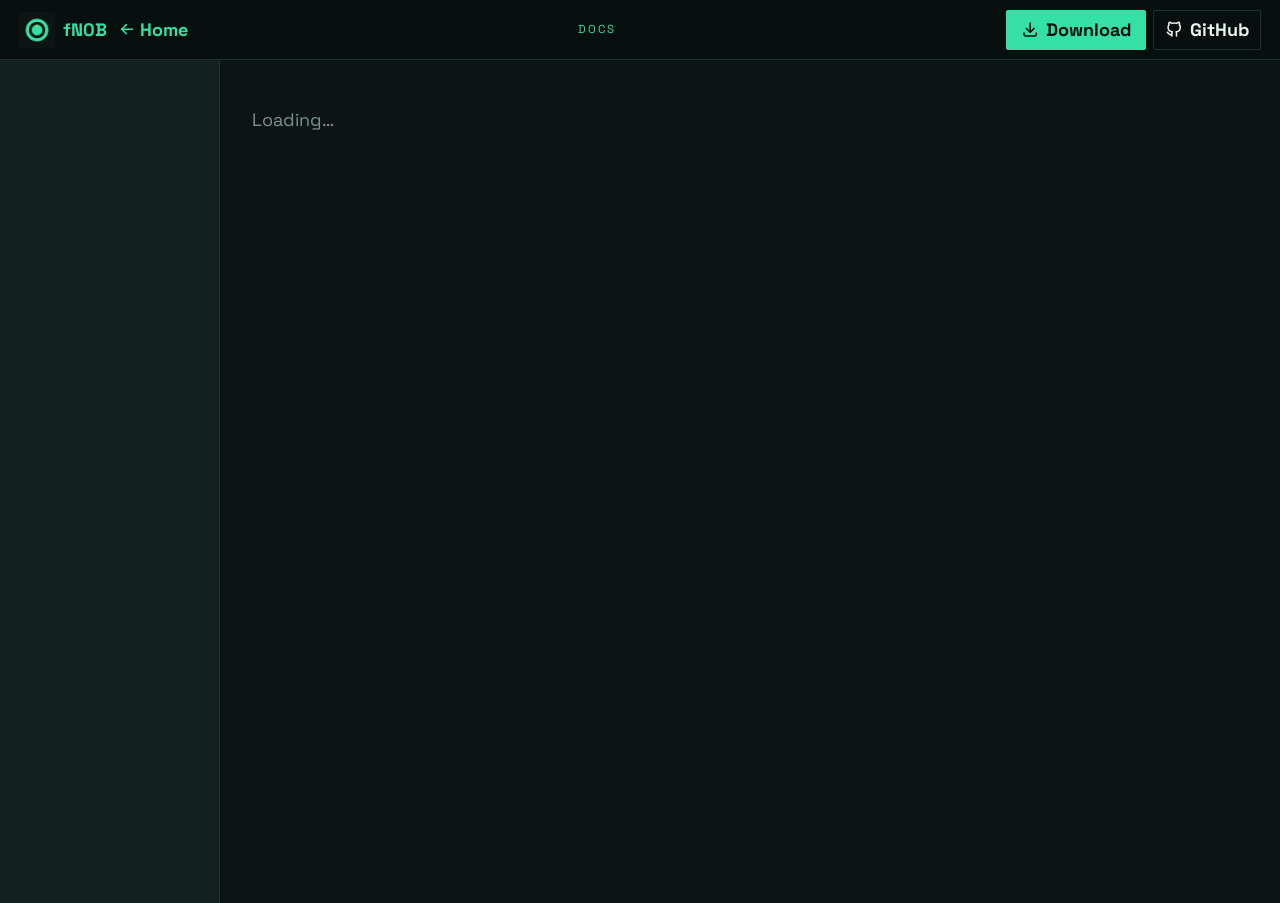
==== docs/docs.html @ 9e974205 "add the docs site - site rethemed to the mint palette - knob, presets, overview pages for the user b" ====
<!DOCTYPE html>
<html lang="en">
<head>
  <meta charset="utf-8">
  <meta name="viewport" content="width=device-width, initial-scale=1">
  <title>fN0B manual — one knob, three presets</title>
  <meta name="description" content="How to use fN0B: pick a preset, turn the one knob, done.">
  <meta property="og:type" content="website">
  <meta property="og:site_name" content="Stupid Audio">
  <meta property="og:title" content="fN0B manual — one knob, three presets">
  <meta property="og:description" content="How to use fN0B: pick a preset, turn the one knob, done.">
  <meta property="og:url" content="https://iamtew.github.io/fN0B/docs.html">
  <meta property="og:image" content="https://iamtew.github.io/fN0B/ogimage-fN0B.png">
  <meta property="og:image:width" content="1200">
  <meta property="og:image:height" content="630">
  <meta name="twitter:card" content="summary_large_image">
  <meta name="twitter:image" content="https://iamtew.github.io/fN0B/ogimage-fN0B.png">
  <link rel="icon" href="logo.png">
  <link rel="stylesheet" href="style.css">
</head>
<body>
  <header class="topbar">
    <a class="brand" href="index.html">
      <img src="logo.png" alt="" width="36" height="36">
      <span>fN0B</span>
      <span class="brand-home">
        <svg class="icon" aria-hidden="true"><use href="icons.svg#arrow-left"></use></svg>
        Home
      </span>
    </a>
    <span class="topbar-label">Docs</span>
    <button type="button" class="nav-toggle" aria-expanded="false" aria-controls="site-nav" aria-label="Menu">
      <svg class="icon" aria-hidden="true"><use href="icons.svg#menu"></use></svg>
    </button>
    <nav id="site-nav">
      <button type="button" class="download" data-dl-open>
        <svg class="icon" aria-hidden="true"><use href="icons.svg#download"></use></svg>
        Download
      </button>
      <a class="repo" href="https://github.com/iamtew/fN0B">
        <svg class="icon" aria-hidden="true"><use href="icons.svg#github"></use></svg>
        GitHub
      </a>
    </nav>
  </header>
  <div class="shell">
    <nav id="nav" class="nav" aria-label="Documentation"></nav>
    <main id="doc" class="doc">
      <p class="muted">Loading…</p>
    </main>
  </div>

  <dialog id="dl" class="dl-dialog" aria-labelledby="dl-title">
    <button type="button" class="dl-close" data-dl-close aria-label="Close">
      <svg class="icon" aria-hidden="true"><use href="icons.svg#close"></use></svg>
    </button>
    <h2 id="dl-title">Download fN0B</h2>
    <div class="dl-kind">
      <p>The Windows installer is the easy path. It drops the VST3 where your DAW looks for plugins.</p>
      <div class="dl-row" data-kind="installer" hidden>
        <a class="download os" data-os="win" hidden>
          <svg class="icon" aria-hidden="true"><use href="icons.svg#windows"></use></svg>
          Windows installer
        </a>
      </div>
    </div>
    <div class="dl-kind">
      <p>The VST3 zip is just the plugin. Drop it where your DAW looks for VST3s. Mac builds are ad-hoc signed, so Gatekeeper will sulk until you right-click Open the first time.</p>
      <div class="dl-row" data-kind="vst3" hidden>
        <a class="download os" data-os="win" hidden>
          <svg class="icon" aria-hidden="true"><use href="icons.svg#windows"></use></svg>
          Windows
        </a>
        <a class="download os" data-os="linux" hidden>
          <svg class="icon tux" aria-hidden="true"><use href="icons.svg#linux"></use></svg>
          Linux
        </a>
        <a class="download os" data-os="mac" hidden>
          <svg class="icon" aria-hidden="true"><use href="icons.svg#apple"></use></svg>
          macOS
        </a>
      </div>
    </div>
    <img class="dl-logo" src="logo.png" alt="" width="192" height="192">
  </dialog>

  <script src="icons.js"></script>
  <script src="vendor/marked.min.js"></script>
  <script src="docs.js"></script>
  <script src="site.js"></script>
</body>
</html>
---- docs/style.css ----
@font-face {
  font-family: "Space Grotesk";
  src: url("vendor/fonts/SpaceGrotesk-latin-wght.woff2") format("woff2");
  font-weight: 300 700;
  font-style: normal;
  font-display: swap;
}

:root {
  --ink: #08100f;
  --knob: #132020;
  --lane: #1e3230;
  --background: #0c1414;
  --orange: #35e0a6;
  --orange-dim: #28b585;
  --metal: #e8f5f0;
  --muted: #7c918b;
}

* { box-sizing: border-box; }

body {
  margin: 0;
  background: var(--background);
  color: var(--metal);
  font: 18px/1.5 "Space Grotesk", sans-serif;
}

#fx {
  position: fixed;
  inset: 0;
  overflow: hidden;
  pointer-events: none;
  z-index: 0;
}

a { color: var(--orange); }
a:hover { color: var(--orange-dim); }

.icon {
  width: 1.15rem;
  height: 1.15rem;
  flex: 0 0 auto;
  display: block;
  fill: none;
  stroke: currentColor;
  stroke-width: 2;
  pointer-events: none;
}

/* Filled Tux. The stroke rule above would erase it. */
.icon.tux {
  width: 1.45rem;
  height: 1.45rem;
  fill: currentColor;
  stroke: none;
}

header {
  position: sticky;
  top: 0;
  z-index: 2;
  display: flex;
  align-items: center;
  justify-content: space-between;
  gap: 1rem;
  padding: 0.6rem 1.2rem;
  background: var(--ink);
  border-bottom: 1px solid var(--lane);
}

.brand {
  display: flex;
  align-items: center;
  gap: 0.5rem;
  color: var(--orange);
  font-weight: 700;
  text-decoration: none;
}

.brand img { width: 36px; height: 36px; display: block; }

.nav-toggle {
  display: none;
  margin-left: auto;
  background: none;
  border: 1px solid var(--lane);
  color: var(--orange);
  padding: 0.35rem;
  border-radius: 2px;
  cursor: pointer;
}

header nav {
  display: flex;
  flex-wrap: wrap;
  align-items: center;
  gap: 0.4rem;
  justify-content: flex-end;
}

header nav a {
  color: var(--orange);
  font-weight: 700;
  text-decoration: none;
  padding: 0.1rem 0.45rem;
  border-radius: 2px;
}

header nav a.on,
header nav a[aria-current="page"] {
  color: var(--ink);
  background: var(--orange);
}

.topbar-label {
  color: var(--orange);
  letter-spacing: 0.16em;
  text-transform: uppercase;
  font-size: 0.72rem;
}

.topbar .download { margin-left: auto; }

.repo {
  display: inline-flex;
  align-items: center;
  gap: 0.4rem;
  color: var(--metal);
  text-decoration: none;
  padding: 0.35rem 0.7rem;
  border: 1px solid var(--lane);
  border-radius: 2px;
  font-weight: 700;
}

.repo:hover { color: var(--orange); border-color: var(--orange); }

main.landing {
  position: relative;
  z-index: 1;
  max-width: 72rem;
  margin: 0 auto;
  padding: 1.5rem 1.2rem 4rem;
}

.hero-panel,
.feature {
  background: rgba(26, 35, 50, 0.6);
  border: 2px solid var(--orange);
  border-radius: 1.6rem;
  backdrop-filter: blur(12px);
  -webkit-backdrop-filter: blur(12px);
}

.hero-panel {
  padding: 1.6rem 1.4rem 1.4rem;
}

.lead {
  display: flex;
  align-items: center;
  gap: 1.2rem;
  margin-bottom: 1.2rem;
}

.hero { display: block; flex-shrink: 0; width: 160px; height: 160px; }

h1, h2 { color: var(--orange); margin: 0 0 0.4rem; }

h1 { font-size: 2.4rem; }

.hero-panel p { margin: 0.7rem 0; }

.demos {
  display: flex;
  flex-wrap: wrap;
  gap: 1rem;
  margin: 1rem 0;
}

.demo { margin: 0; flex: 1 1 16rem; }
.demo a { display: block; font-size: 0.95rem; margin-bottom: 0.25rem; font-weight: 700; }
.demo audio { width: 100%; display: block; }

.actions {
  display: flex;
  flex-wrap: wrap;
  align-items: center;
  gap: 0.8rem;
  margin: 1rem 0 0.4rem;
}

.download {
  display: inline-flex;
  align-items: center;
  gap: 0.4rem;
  background: var(--orange);
  color: var(--ink);
  font: inherit;
  font-weight: 700;
  text-decoration: none;
  padding: 0.4rem 0.95rem;
  border: 0;
  border-radius: 2px;
  cursor: pointer;
}

.download:hover { background: var(--orange-dim); color: var(--ink); }

.meta { color: var(--muted); margin: 0; }

.feature {
  display: grid;
  grid-template-columns: 1fr 1fr;
  gap: 1.4rem;
  align-items: center;
  margin-top: 1.6rem;
  padding: 1.2rem;
}

.feature:nth-of-type(even) { direction: rtl; }
.feature:nth-of-type(even) > * { direction: ltr; }

.shot-open {
  display: block;
  width: 100%;
  padding: 0;
  border: 0;
  background: none;
  cursor: zoom-in;
}

.shot {
  display: block;
  width: 100%;
  border-radius: 4px;
  border: 1px solid var(--lane);
}

.shot-dialog {
  position: fixed;
  padding: 0;
  border: 0;
  background: transparent;
  max-width: calc(100vw - 3rem);
  max-height: calc(100vh - 3rem);
}

.shot-dialog[open] { animation: dl-in 0.22s ease; }

.shot-dialog::backdrop {
  background: rgba(0, 0, 0, 0.55);
  backdrop-filter: blur(8px);
  -webkit-backdrop-filter: blur(8px);
}

.shot-dialog img {
  display: block;
  max-width: calc(100vw - 3rem);
  max-height: calc(100vh - 3rem);
  border-radius: 4px;
}

.brand-home {
  display: inline-flex;
  align-items: center;
  gap: 0.25rem;
  margin-left: 0.15rem;
  font-weight: 700;
}

strong { color: var(--orange); }

.dl-dialog {
  width: min(32rem, calc(100vw - 2rem));
  max-height: calc(100vh - 2rem);
  overflow: auto;
  padding: 1.4rem 1.3rem 1.2rem;
  border: 2px solid var(--orange);
  border-radius: 4px;
  background: var(--knob);
  color: var(--metal);
  color-scheme: dark;
}

.dl-dialog[open] {
  animation: dl-in 0.22s ease;
}

@keyframes dl-in {
  from { transform: translateY(10px) scale(0.98); }
  to { transform: none; }
}

.dl-dialog::backdrop {
  background: rgba(0, 0, 0, 0.55);
  backdrop-filter: blur(8px);
  -webkit-backdrop-filter: blur(8px);
}

.dl-close {
  position: absolute;
  top: 0.6rem;
  right: 0.6rem;
  z-index: 1;
  display: grid;
  place-items: center;
  width: 2.25rem;
  height: 2.25rem;
  padding: 0;
  background: var(--ink);
  border: 2px solid var(--orange);
  border-radius: 4px;
  color: var(--orange);
  cursor: pointer;
}

.dl-close .icon {
  width: 1.35rem;
  height: 1.35rem;
}

.dl-close:hover { background: var(--lane); }

.shot-dialog .dl-close {
  position: fixed;
  top: 1rem;
  right: 1rem;
}

.dl-dialog { position: fixed; }
.dl-dialog h2 { padding-right: 2rem; }

.dl-kind { margin: 1rem 0; }
.dl-kind p { margin: 0 0 0.5rem; font-size: 0.95rem; }

.dl-row {
  display: flex;
  flex-wrap: wrap;
  gap: 0.4rem;
}

.dl-logo {
  display: block;
  width: 192px;
  height: auto;
  margin: 1.2rem auto 0;
}

.shell {
  position: relative;
  z-index: 1;
  display: grid;
  grid-template-columns: 220px 1fr;
  min-height: calc(100vh - 57px);
}

.nav {
  padding: 12px 0;
  background: var(--knob);
  border-right: 1px solid var(--lane);
}

.nav-group {
  margin: 12px 16px 4px;
  font-size: 0.72rem;
  letter-spacing: 0.06em;
  text-transform: uppercase;
  color: var(--muted);
}

.nav a {
  display: flex;
  align-items: center;
  gap: 10px;
  padding: 8px 16px;
  color: var(--muted);
  text-decoration: none;
}

.nav a[aria-current="page"] {
  color: var(--ink);
  background: var(--orange);
}

.doc {
  padding: 28px 32px 80px;
  max-width: 52rem;
}

.doc h1 { margin-top: 0; font-size: 1.8rem; color: var(--orange); }
.doc h2 { margin-top: 1.8rem; font-size: 1.15rem; color: var(--orange); }
.doc h3 { color: var(--orange); }
.doc p, .doc li { line-height: 1.5; }
.doc ul, .doc ol { padding-left: 1.25rem; }
.doc code {
  font-family: ui-monospace, Consolas, monospace;
  font-size: 0.92em;
  background: var(--lane);
  padding: 0 4px;
  border-radius: 2px;
}
.doc pre {
  background: var(--lane);
  border: 1px solid var(--lane);
  padding: 12px 14px;
  overflow: auto;
}
.doc table {
  width: 100%;
  border-collapse: collapse;
  margin: 1rem 0;
  font-size: 0.92rem;
}
.doc th, .doc td {
  border: 1px solid var(--lane);
  padding: 6px 8px;
  text-align: left;
  vertical-align: top;
}
.doc th { background: var(--knob); }
.doc img { max-width: 100%; height: auto; border-radius: 4px; }

.muted { color: var(--muted); }

@media (max-width: 900px) {
  .feature,
  .feature:nth-of-type(even) {
    grid-template-columns: 1fr;
    direction: ltr;
  }
}

@media (max-width: 800px) {
  .nav-toggle { display: flex; }
  header { flex-wrap: wrap; }
  header nav {
    display: none;
    flex-basis: 100%;
    flex-direction: column;
    align-items: stretch;
  }
  header.nav-open nav { display: flex; }
  .shell { grid-template-columns: 1fr; }
  .nav {
    display: flex;
    flex-wrap: wrap;
    gap: 0;
    border-right: 0;
    border-bottom: 1px solid var(--lane);
  }
  .nav a { padding: 8px 12px; }
  .nav-group { flex-basis: 100%; margin: 8px 12px 0; }
  .doc { padding: 20px 16px 64px; }
  .hero { width: 112px; height: 112px; }
  h1 { font-size: 1.8rem; }
}
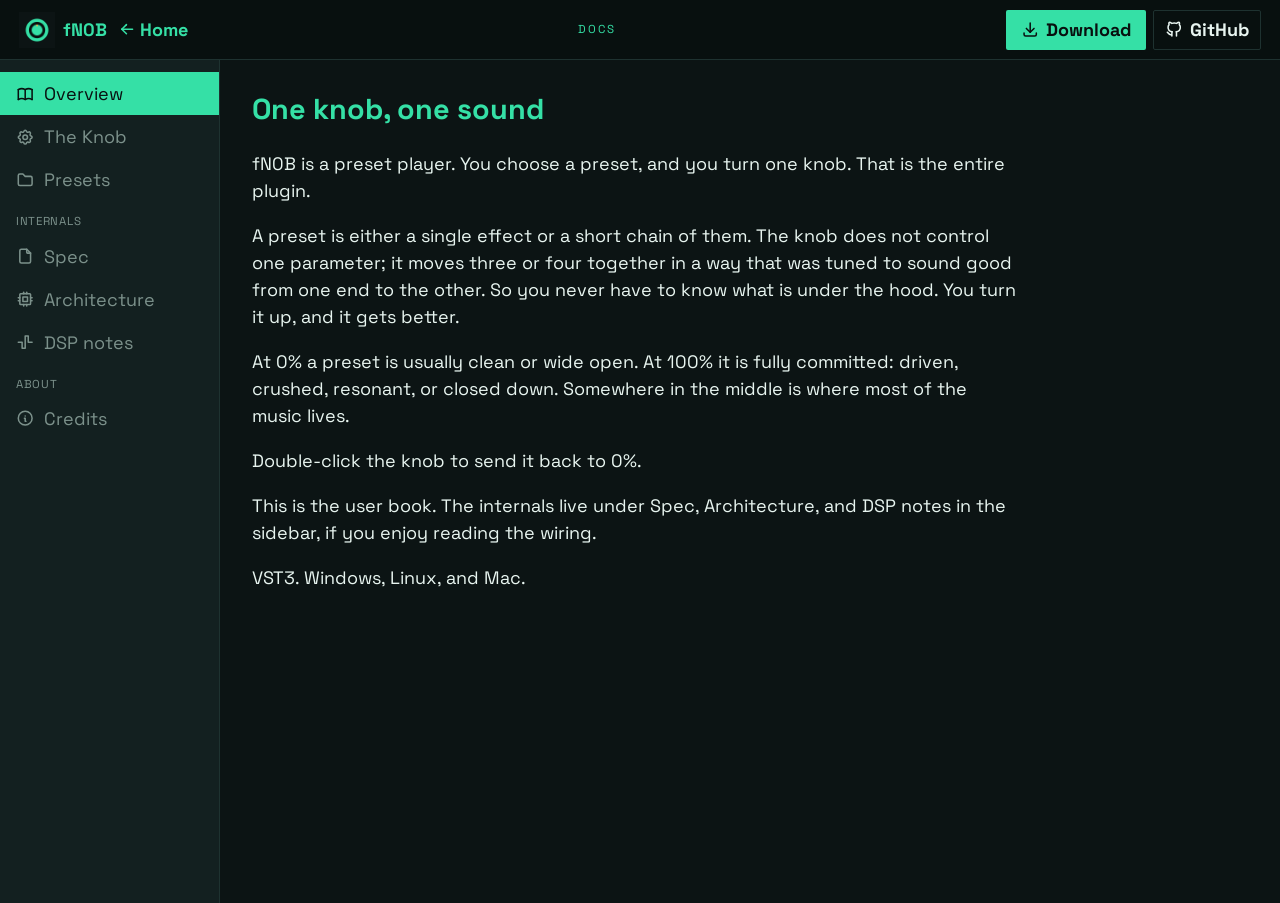
==== commit 7a6ff29e: "catch leftover three-preset copy - landing list and manual title now name all six  Co-authored-by: C" ====
--- a/docs/docs.html
+++ b/docs/docs.html
@@ -3,11 +3,11 @@
 <head>
   <meta charset="utf-8">
   <meta name="viewport" content="width=device-width, initial-scale=1">
-  <title>fN0B manual — one knob, three presets</title>
+  <title>fN0B manual — one knob, six presets</title>
   <meta name="description" content="How to use fN0B: pick a preset, turn the one knob, done.">
   <meta property="og:type" content="website">
   <meta property="og:site_name" content="Stupid Audio">
-  <meta property="og:title" content="fN0B manual — one knob, three presets">
+  <meta property="og:title" content="fN0B manual — one knob, six presets">
   <meta property="og:description" content="How to use fN0B: pick a preset, turn the one knob, done.">
   <meta property="og:url" content="https://iamtew.github.io/fN0B/docs.html">
   <meta property="og:image" content="https://iamtew.github.io/fN0B/ogimage-fN0B.png">
--- a/docs/style.css
+++ b/docs/style.css
@@ -33,6 +33,10 @@
   pointer-events: none;
   z-index: 0;
 }
+
+/* ?fx preview: the canvas is the whole page. */
+body.fx-only { overflow: hidden; cursor: none; }
+body.fx-only > :not(#fx) { display: none; }
 
 a { color: var(--orange); }
 a:hover { color: var(--orange-dim); }
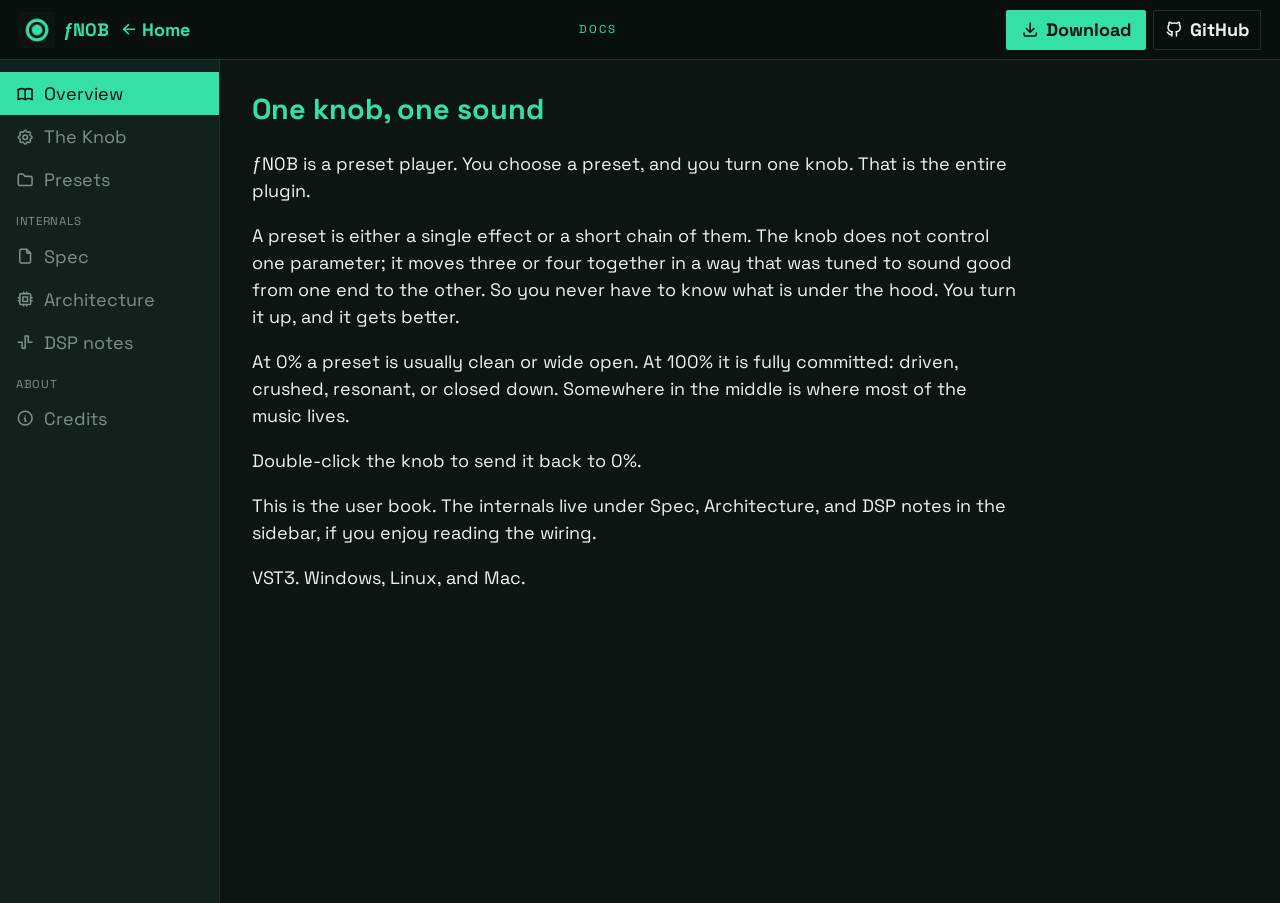
==== commit a6b9a397: "show florin on docs site name - render fN0B as U+0192 on HTML chrome and titles - rewrite markdown p" ====
--- a/docs/docs.html
+++ b/docs/docs.html
@@ -3,12 +3,12 @@
 <head>
   <meta charset="utf-8">
   <meta name="viewport" content="width=device-width, initial-scale=1">
-  <title>fN0B manual — one knob, six presets</title>
-  <meta name="description" content="How to use fN0B: pick a preset, turn the one knob, done.">
+  <title>&fnof;N0B manual — one knob, six presets</title>
+  <meta name="description" content="How to use &fnof;N0B: pick a preset, turn the one knob, done.">
   <meta property="og:type" content="website">
   <meta property="og:site_name" content="Stupid Audio">
-  <meta property="og:title" content="fN0B manual — one knob, six presets">
-  <meta property="og:description" content="How to use fN0B: pick a preset, turn the one knob, done.">
+  <meta property="og:title" content="&fnof;N0B manual — one knob, six presets">
+  <meta property="og:description" content="How to use &fnof;N0B: pick a preset, turn the one knob, done.">
   <meta property="og:url" content="https://iamtew.github.io/fN0B/docs.html">
   <meta property="og:image" content="https://iamtew.github.io/fN0B/ogimage-fN0B.png">
   <meta property="og:image:width" content="1200">
@@ -22,7 +22,7 @@
   <header class="topbar">
     <a class="brand" href="index.html">
       <img src="logo.png" alt="" width="36" height="36">
-      <span>fN0B</span>
+      <span>&fnof;N0B</span>
       <span class="brand-home">
         <svg class="icon" aria-hidden="true"><use href="icons.svg#arrow-left"></use></svg>
         Home
@@ -54,7 +54,7 @@
     <button type="button" class="dl-close" data-dl-close aria-label="Close">
       <svg class="icon" aria-hidden="true"><use href="icons.svg#close"></use></svg>
     </button>
-    <h2 id="dl-title">Download fN0B</h2>
+    <h2 id="dl-title">Download &fnof;N0B</h2>
     <div class="dl-kind">
       <p>The Windows installer is the easy path. It drops the VST3 where your DAW looks for plugins.</p>
       <div class="dl-row" data-kind="installer" hidden>
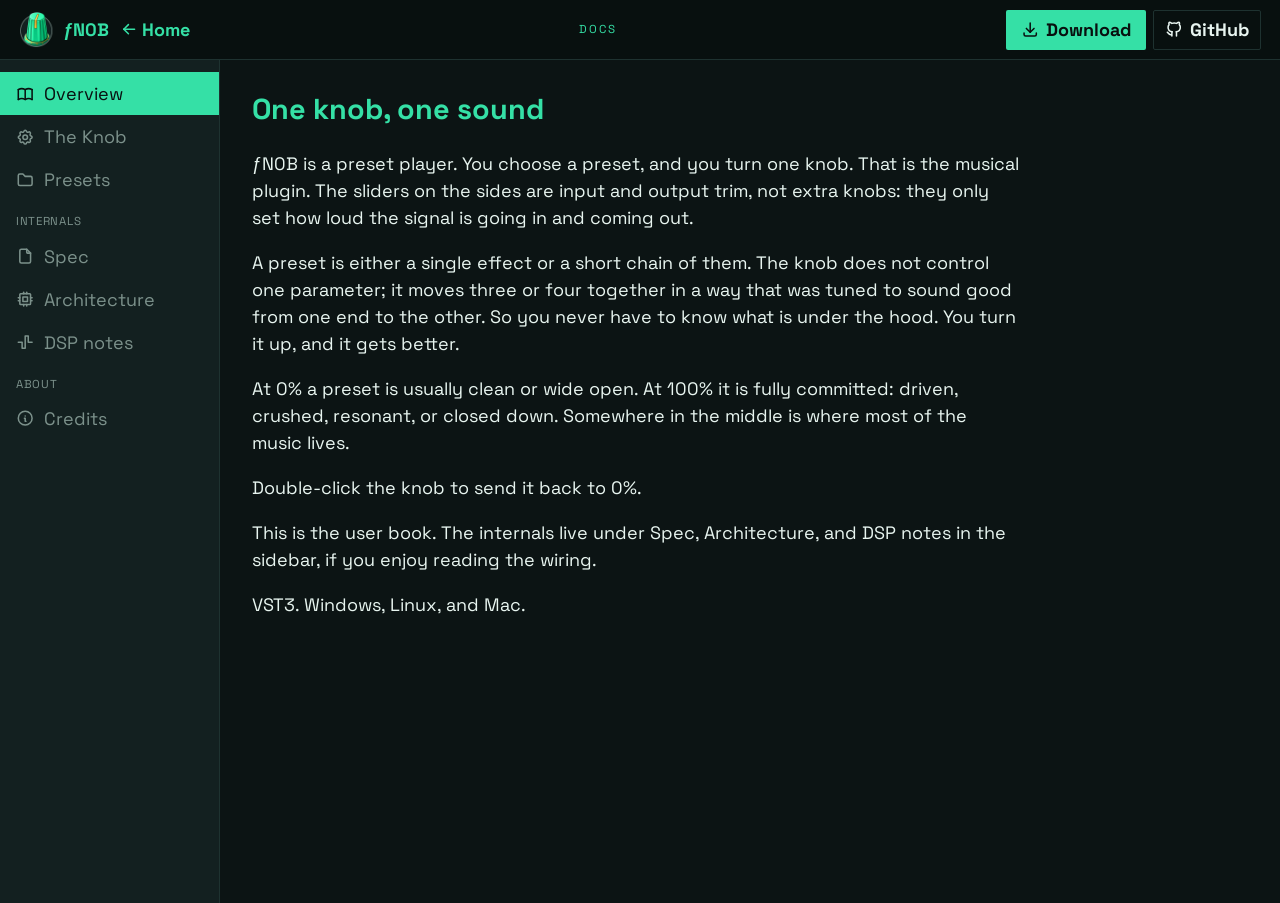
==== commit 4f4cb48e: "ship all 31 documented knob presets - write sound-first DSP rule; drop the handful limit - replace j" ====
--- a/docs/docs.html
+++ b/docs/docs.html
@@ -3,11 +3,11 @@
 <head>
   <meta charset="utf-8">
   <meta name="viewport" content="width=device-width, initial-scale=1">
-  <title>&fnof;N0B manual — one knob, six presets</title>
+  <title>&fnof;N0B manual — one knob, thirty-one presets</title>
   <meta name="description" content="How to use &fnof;N0B: pick a preset, turn the one knob, done.">
   <meta property="og:type" content="website">
   <meta property="og:site_name" content="Stupid Audio">
-  <meta property="og:title" content="&fnof;N0B manual — one knob, six presets">
+  <meta property="og:title" content="&fnof;N0B manual — one knob, thirty-one presets">
   <meta property="og:description" content="How to use &fnof;N0B: pick a preset, turn the one knob, done.">
   <meta property="og:url" content="https://iamtew.github.io/fN0B/docs.html">
   <meta property="og:image" content="https://iamtew.github.io/fN0B/ogimage-fN0B.png">
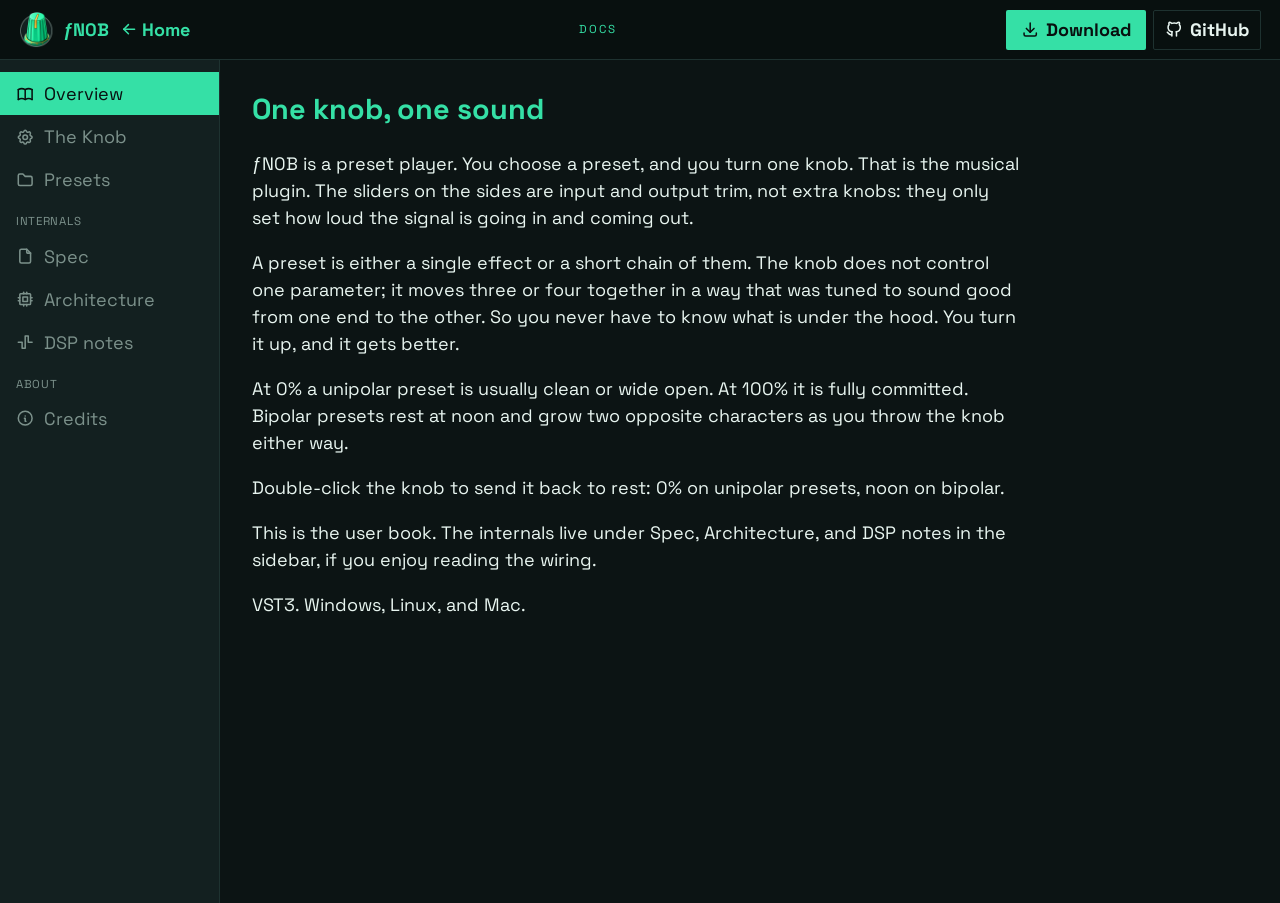
==== commit 60578626: "document bipolar presets 31-40 - spec table, manual, knob rest vs noon - site list and forty-one cou" ====
--- a/docs/docs.html
+++ b/docs/docs.html
@@ -3,11 +3,11 @@
 <head>
   <meta charset="utf-8">
   <meta name="viewport" content="width=device-width, initial-scale=1">
-  <title>&fnof;N0B manual — one knob, thirty-one presets</title>
+  <title>&fnof;N0B manual — one knob, forty-one presets</title>
   <meta name="description" content="How to use &fnof;N0B: pick a preset, turn the one knob, done.">
   <meta property="og:type" content="website">
   <meta property="og:site_name" content="Stupid Audio">
-  <meta property="og:title" content="&fnof;N0B manual — one knob, thirty-one presets">
+  <meta property="og:title" content="&fnof;N0B manual — one knob, forty-one presets">
   <meta property="og:description" content="How to use &fnof;N0B: pick a preset, turn the one knob, done.">
   <meta property="og:url" content="https://iamtew.github.io/fN0B/docs.html">
   <meta property="og:image" content="https://iamtew.github.io/fN0B/ogimage-fN0B.png">
